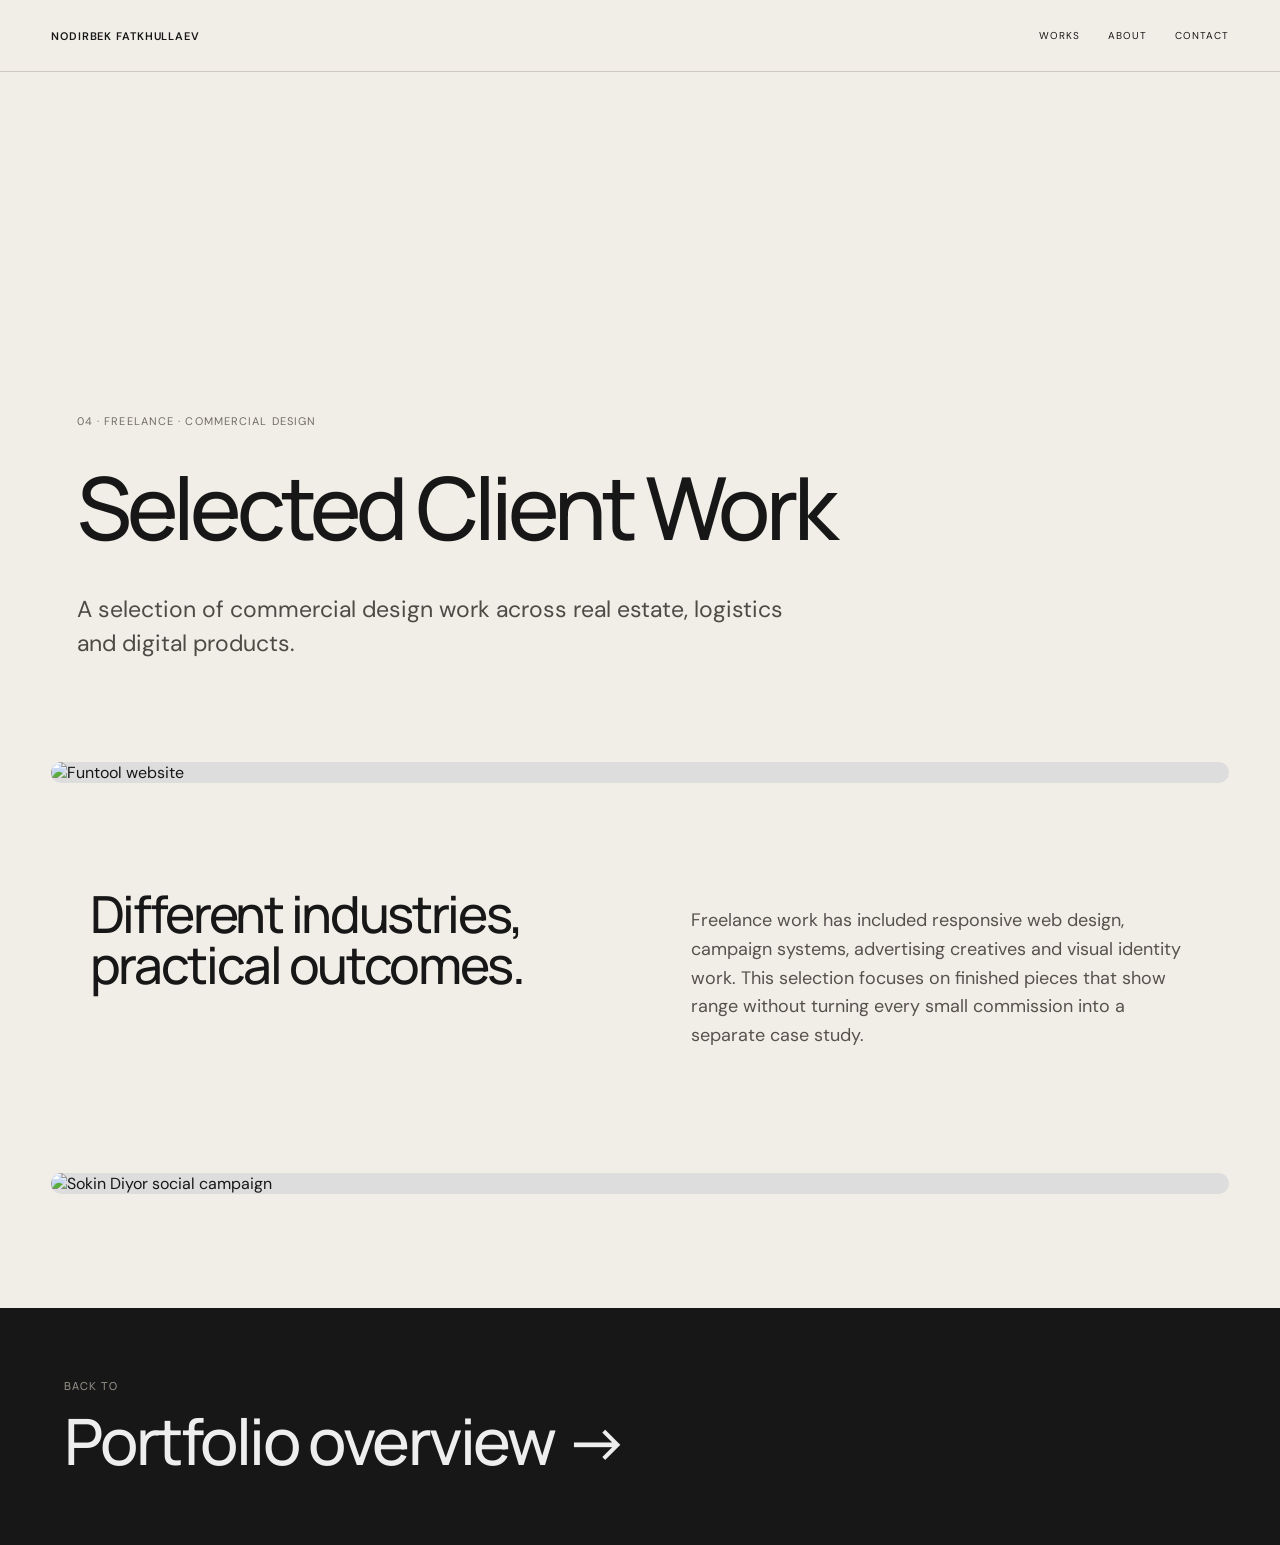
==== client-work.html @ 6ee31a64 "Add selected client work page" ====
<!doctype html><html lang="en"><head><meta charset="utf-8"><meta name="viewport" content="width=device-width,initial-scale=1"><title>Selected Client Work — Nodirbek</title><link rel="stylesheet" href="style.css"></head><body><header class="nav"><a class="brand" href="index.html">NODIRBEK FATKHULLAEV</a><nav><a href="index.html#work">WORKS</a><a href="index.html#about">ABOUT</a><a href="index.html#contact">CONTACT</a></nav></header><main><section class="casehero"><p class="eyebrow">04 · FREELANCE · COMMERCIAL DESIGN</p><h1>Selected Client Work</h1><p class="lead">A selection of commercial design work across real estate, logistics and digital products.</p></section><section class="casebody"><img class="caseimg" src="https://www.figma.com/api/mcp/asset/0cf62662-bd61-48d7-a948-65cd69f48cca.png" alt="Funtool website"><div class="casecopy"><h2>Different industries, practical outcomes.</h2><p>Freelance work has included responsive web design, campaign systems, advertising creatives and visual identity work. This selection focuses on finished pieces that show range without turning every small commission into a separate case study.</p></div><img class="caseimg" src="https://www.figma.com/api/mcp/asset/ed9a1446-e499-41af-9cd9-9501f56d60f9.png" alt="Sokin Diyor social campaign"></section><a class="next" href="index.html"><small>BACK TO</small>Portfolio overview →</a></main></body></html>
---- style.css ----
@import url('https://fonts.googleapis.com/css2?family=DM+Sans:wght@400;500;600&family=Manrope:wght@400;500;600&display=swap');:root{--bg:#f1eee8;--ink:#171717;--muted:#706c65;--line:#cec8be;--paper:#faf8f4}*{box-sizing:border-box}html{scroll-behavior:smooth}body{margin:0;background:var(--bg);color:var(--ink);font-family:'DM Sans',Arial,sans-serif}a{color:inherit;text-decoration:none}.nav{height:72px;padding:0 4vw;display:flex;align-items:center;justify-content:space-between;border-bottom:1px solid var(--line);position:sticky;top:0;background:rgba(241,238,232,.9);backdrop-filter:blur(18px);z-index:20}.brand{font-size:11px;letter-spacing:.08em;font-weight:600}.nav nav{display:flex;gap:28px;font-size:10px;letter-spacing:.1em}.hero{min-height:88vh;padding:14vh 7vw 8vh;display:flex;flex-direction:column;justify-content:center}.eyebrow,.availability,.meta,small{font-size:11px;letter-spacing:.1em;color:var(--muted)}h1{font:500 clamp(48px,6.8vw,108px)/.98 Manrope;margin:25px 0 34px;letter-spacing:-.055em;max-width:1250px}h1 em{font-style:normal;color:#9b9489}.lead{font-size:clamp(18px,1.8vw,24px);line-height:1.5;max-width:730px;color:#4e4a44}.availability{margin-top:20px}.cta{margin-top:42px;font-size:11px;letter-spacing:.1em;border-bottom:1px solid;width:max-content;padding-bottom:5px}.work,.about{padding:8vh 4vw}.sectionhead{display:grid;grid-template-columns:70px 1fr;align-items:end;border-bottom:1px solid var(--line);padding-bottom:18px;margin-bottom:30px}.sectionhead span{font-size:12px;color:var(--muted)}h2{font:500 clamp(38px,5vw,72px)/1 Manrope;margin:0;letter-spacing:-.045em}.project{height:min(72vw,760px);min-height:520px;border-radius:26px;margin:22px 0;position:relative;overflow:hidden;display:block;background:#171717;transition:transform .35s ease}.project:hover{transform:translateY(-3px)}.project img{position:absolute;width:100%;height:100%;object-fit:cover;inset:0;transition:transform .7s ease}.project:hover img{transform:scale(1.015)}.shade{position:absolute;inset:0;background:linear-gradient(180deg,rgba(0,0,0,.2) 20%,rgba(0,0,0,.82) 100%)}.shade.light{background:linear-gradient(180deg,rgba(255,255,255,.1),rgba(238,233,224,.95) 88%)}.meta{position:absolute;left:42px;right:42px;top:38px;display:flex;justify-content:space-between;color:#eee;z-index:2}.project:not(.dark) .meta{color:#34312d}.projectcopy{position:absolute;left:42px;right:42px;bottom:42px;z-index:2;color:#fff}.project:not(.dark) .projectcopy{color:#171717}.project h3{font:500 clamp(48px,7vw,104px)/.9 Manrope;margin:0 0 22px;letter-spacing:-.055em}.project p{font-size:17px;line-height:1.5;max-width:650px;margin:0;color:#d1cec8}.project:not(.dark) p{color:#504c46}.about{padding-top:13vh}.aboutgrid{display:grid;grid-template-columns:1fr 1fr;gap:8vw}.aboutgrid h3{font:500 clamp(34px,4vw,62px)/1.08 Manrope;margin:0;letter-spacing:-.045em}.aboutgrid p{font-size:19px;line-height:1.62;color:#555049;margin:0 0 22px}.facts{display:grid;grid-template-columns:repeat(3,1fr);gap:20px;margin-top:90px;border-top:1px solid var(--line);padding-top:25px}.facts p{line-height:1.55;font-size:14px}.contact{margin-top:8vh;padding:10vh 4vw 6vh;background:#171717;color:#f3f0ea;display:flex;flex-direction:column}.contact small{color:#918d85}.contact a{font:500 clamp(32px,6vw,90px)/1 Manrope;letter-spacing:-.05em;margin:30px 0 70px;width:max-content;border-bottom:2px solid}.contact span{font-size:12px;color:#918d85}.casehero{min-height:74vh;padding:13vh 6vw 6vh;display:flex;flex-direction:column;justify-content:flex-end}.casehero h1{margin-bottom:20px}.casebody{padding:0 4vw 10vh}.caseimg{width:100%;border-radius:24px;display:block;margin:24px 0;background:#ddd}.casecopy{display:grid;grid-template-columns:1fr 1fr;gap:8vw;padding:9vh 3vw}.casecopy h2{font-size:clamp(36px,4vw,64px)}.casecopy p{font-size:18px;line-height:1.6;color:#57524c}.next{display:block;padding:8vh 5vw;background:#171717;color:#eee;font:500 clamp(32px,5vw,72px)/1 Manrope;letter-spacing:-.04em}.next small{display:block;margin-bottom:18px;color:#918d85}@media(max-width:700px){.nav{padding:0 18px}.brand{max-width:150px}.nav nav{gap:13px}.hero{padding:11vh 20px 7vh}.hero h1{font-size:48px}.work,.about{padding:55px 14px}.sectionhead{grid-template-columns:42px 1fr}.project{height:620px;min-height:0;border-radius:18px}.project img{object-position:center}.meta{left:22px;right:22px;top:22px}.projectcopy{left:22px;right:22px;bottom:25px}.project h3{font-size:48px}.project p{font-size:15px}.aboutgrid,.facts,.casecopy{grid-template-columns:1fr}.facts{margin-top:55px}.contact{padding:70px 20px 35px}.contact a{font-size:31px}.casehero{padding:12vh 20px 5vh;min-height:60vh}.casebody{padding:0 12px 60px}.caseimg{border-radius:15px}.casecopy{padding:55px 10px;gap:25px}}
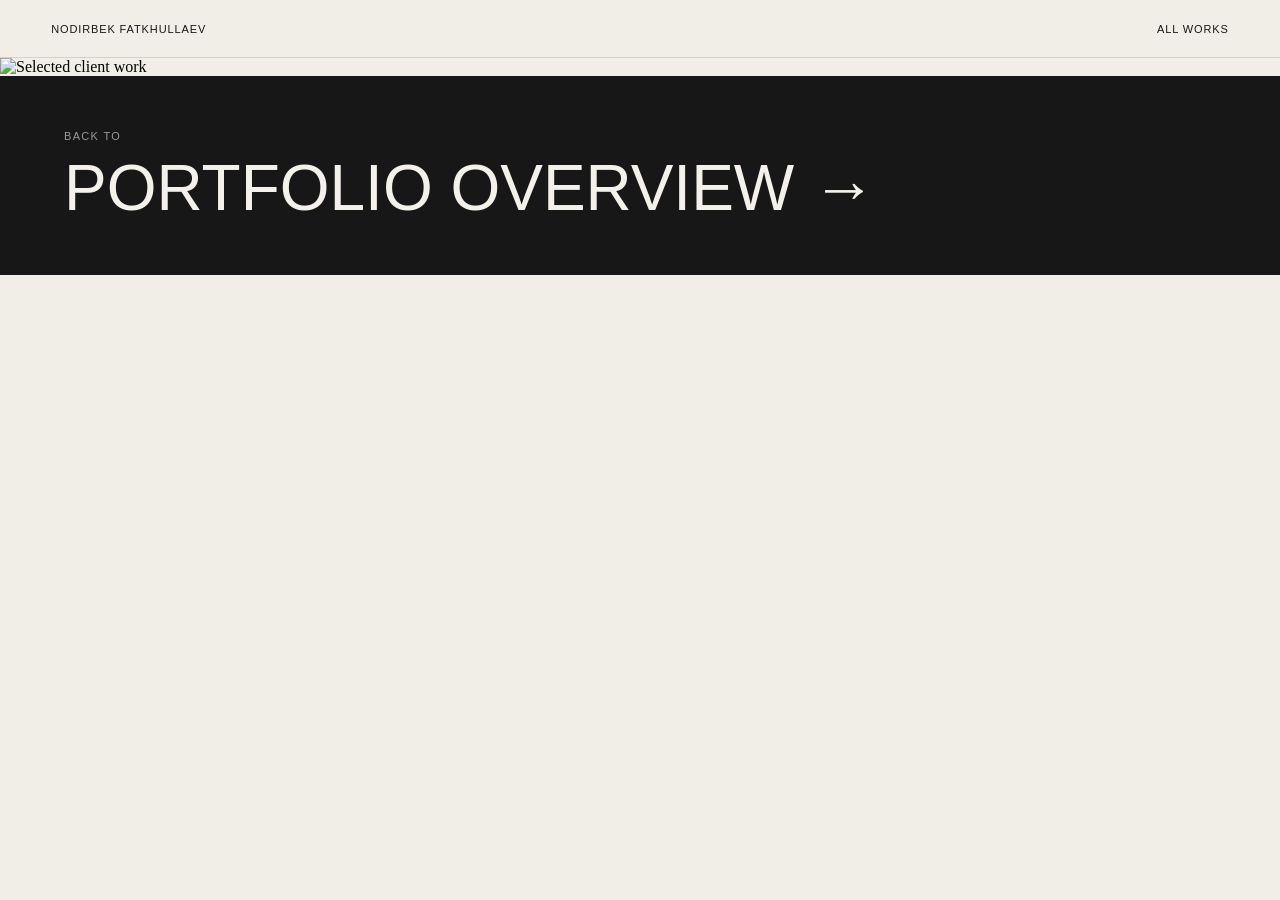
==== commit d17b4d55: "Match client work page to final Figma composition" ====
--- a/client-work.html
+++ b/client-work.html
@@ -1 +1 @@
-<!doctype html><html lang="en"><head><meta charset="utf-8"><meta name="viewport" content="width=device-width,initial-scale=1"><title>Selected Client Work — Nodirbek</title><link rel="stylesheet" href="style.css"></head><body><header class="nav"><a class="brand" href="index.html">NODIRBEK FATKHULLAEV</a><nav><a href="index.html#work">WORKS</a><a href="index.html#about">ABOUT</a><a href="index.html#contact">CONTACT</a></nav></header><main><section class="casehero"><p class="eyebrow">04 · FREELANCE · COMMERCIAL DESIGN</p><h1>Selected Client Work</h1><p class="lead">A selection of commercial design work across real estate, logistics and digital products.</p></section><section class="casebody"><img class="caseimg" src="https://www.figma.com/api/mcp/asset/0cf62662-bd61-48d7-a948-65cd69f48cca.png" alt="Funtool website"><div class="casecopy"><h2>Different industries, practical outcomes.</h2><p>Freelance work has included responsive web design, campaign systems, advertising creatives and visual identity work. This selection focuses on finished pieces that show range without turning every small commission into a separate case study.</p></div><img class="caseimg" src="https://www.figma.com/api/mcp/asset/ed9a1446-e499-41af-9cd9-9501f56d60f9.png" alt="Sokin Diyor social campaign"></section><a class="next" href="index.html"><small>BACK TO</small>Portfolio overview →</a></main></body></html>+<!doctype html><html lang="en"><head><meta charset="utf-8"><meta name="viewport" content="width=device-width,initial-scale=1"><title>Selected Client Work — Nodirbek</title><style>*{box-sizing:border-box}html,body{margin:0;background:#f1eee8}.bar{position:sticky;top:0;z-index:10;height:58px;background:rgba(241,238,232,.93);backdrop-filter:blur(14px);display:flex;align-items:center;justify-content:space-between;padding:0 4vw;border-bottom:1px solid rgba(0,0,0,.12);font:11px Arial;letter-spacing:.08em}.bar a{text-decoration:none;color:#171717}.frame{display:block;width:100%;height:auto}.next{display:block;background:#171717;color:#f4f1ea;text-decoration:none;padding:55px 5vw;font:clamp(30px,5vw,64px)/1 Arial}.next small{display:block;font-size:11px;letter-spacing:.12em;color:#999;margin-bottom:14px}@media(max-width:700px){.bar{height:50px;padding:0 16px;font-size:9px}.next{padding:40px 20px}}</style></head><body><header class="bar"><a href="index.html">NODIRBEK FATKHULLAEV</a><a href="index.html#work">ALL WORKS</a></header><img class="frame" src="https://www.figma.com/api/mcp/asset/3d19c694-6b12-41c1-b510-80545a8e6844.png" alt="Selected client work"><a class="next" href="index.html"><small>BACK TO</small>PORTFOLIO OVERVIEW →</a></body></html>
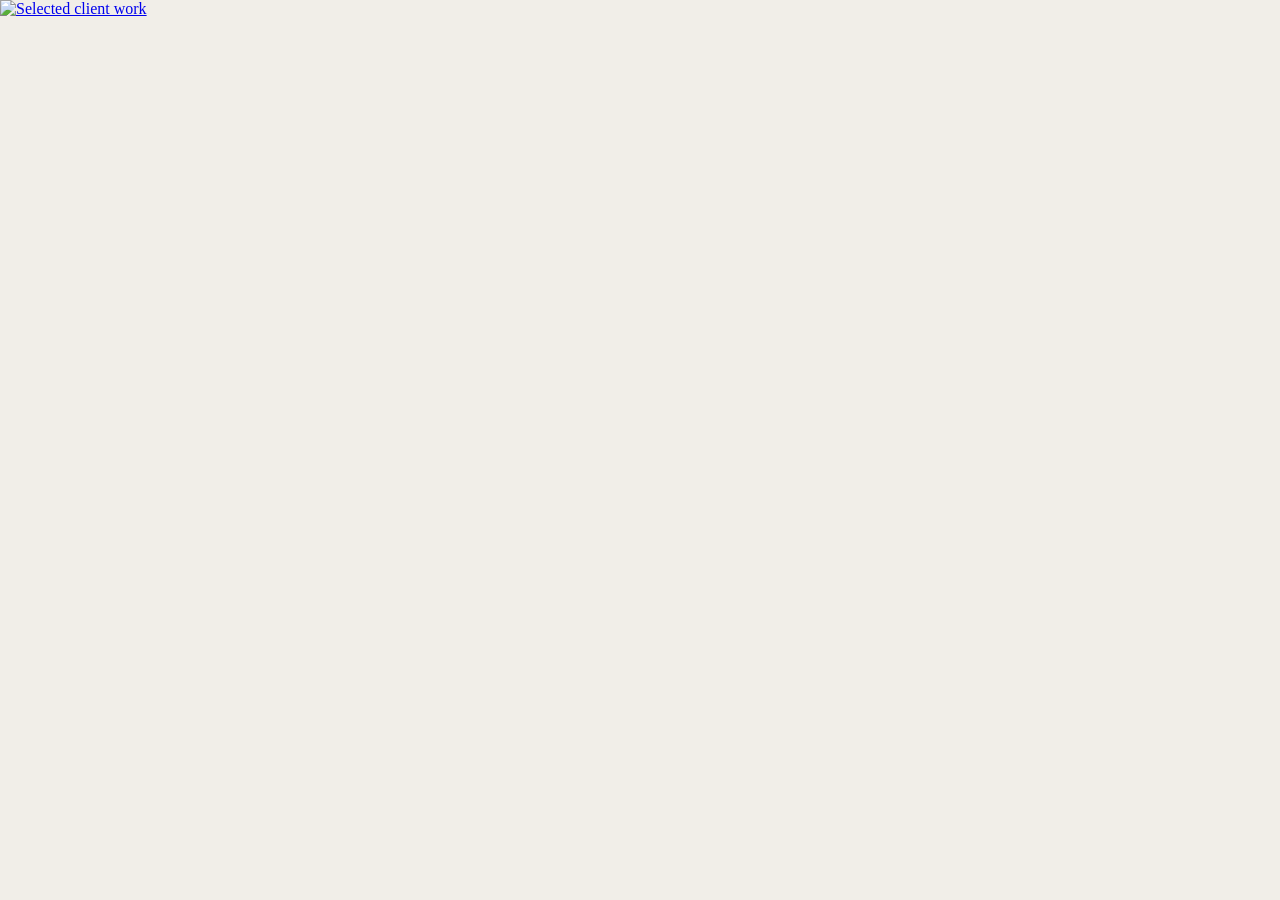
==== commit 44adecb0: "Render selected client work exactly from current Figma" ====
--- a/client-work.html
+++ b/client-work.html
@@ -1 +1 @@
-<!doctype html><html lang="en"><head><meta charset="utf-8"><meta name="viewport" content="width=device-width,initial-scale=1"><title>Selected Client Work — Nodirbek</title><style>*{box-sizing:border-box}html,body{margin:0;background:#f1eee8}.bar{position:sticky;top:0;z-index:10;height:58px;background:rgba(241,238,232,.93);backdrop-filter:blur(14px);display:flex;align-items:center;justify-content:space-between;padding:0 4vw;border-bottom:1px solid rgba(0,0,0,.12);font:11px Arial;letter-spacing:.08em}.bar a{text-decoration:none;color:#171717}.frame{display:block;width:100%;height:auto}.next{display:block;background:#171717;color:#f4f1ea;text-decoration:none;padding:55px 5vw;font:clamp(30px,5vw,64px)/1 Arial}.next small{display:block;font-size:11px;letter-spacing:.12em;color:#999;margin-bottom:14px}@media(max-width:700px){.bar{height:50px;padding:0 16px;font-size:9px}.next{padding:40px 20px}}</style></head><body><header class="bar"><a href="index.html">NODIRBEK FATKHULLAEV</a><a href="index.html#work">ALL WORKS</a></header><img class="frame" src="https://www.figma.com/api/mcp/asset/3d19c694-6b12-41c1-b510-80545a8e6844.png" alt="Selected client work"><a class="next" href="index.html"><small>BACK TO</small>PORTFOLIO OVERVIEW →</a></body></html>+<!doctype html><html lang="en"><head><meta charset="utf-8"><meta name="viewport" content="width=device-width,initial-scale=1"><title>Selected Client Work — Nodirbek</title><style>*{box-sizing:border-box}html,body{margin:0;background:#f1eee8}.page{display:block;width:100%;max-width:1440px;height:auto;margin:0 auto}</style></head><body><a href="index.html" aria-label="Back to portfolio"><img class="page" src="https://www.figma.com/api/mcp/asset/821dc0c3-29ac-46a2-8a34-50e12c79be1a.png" alt="Selected client work"></a></body></html>
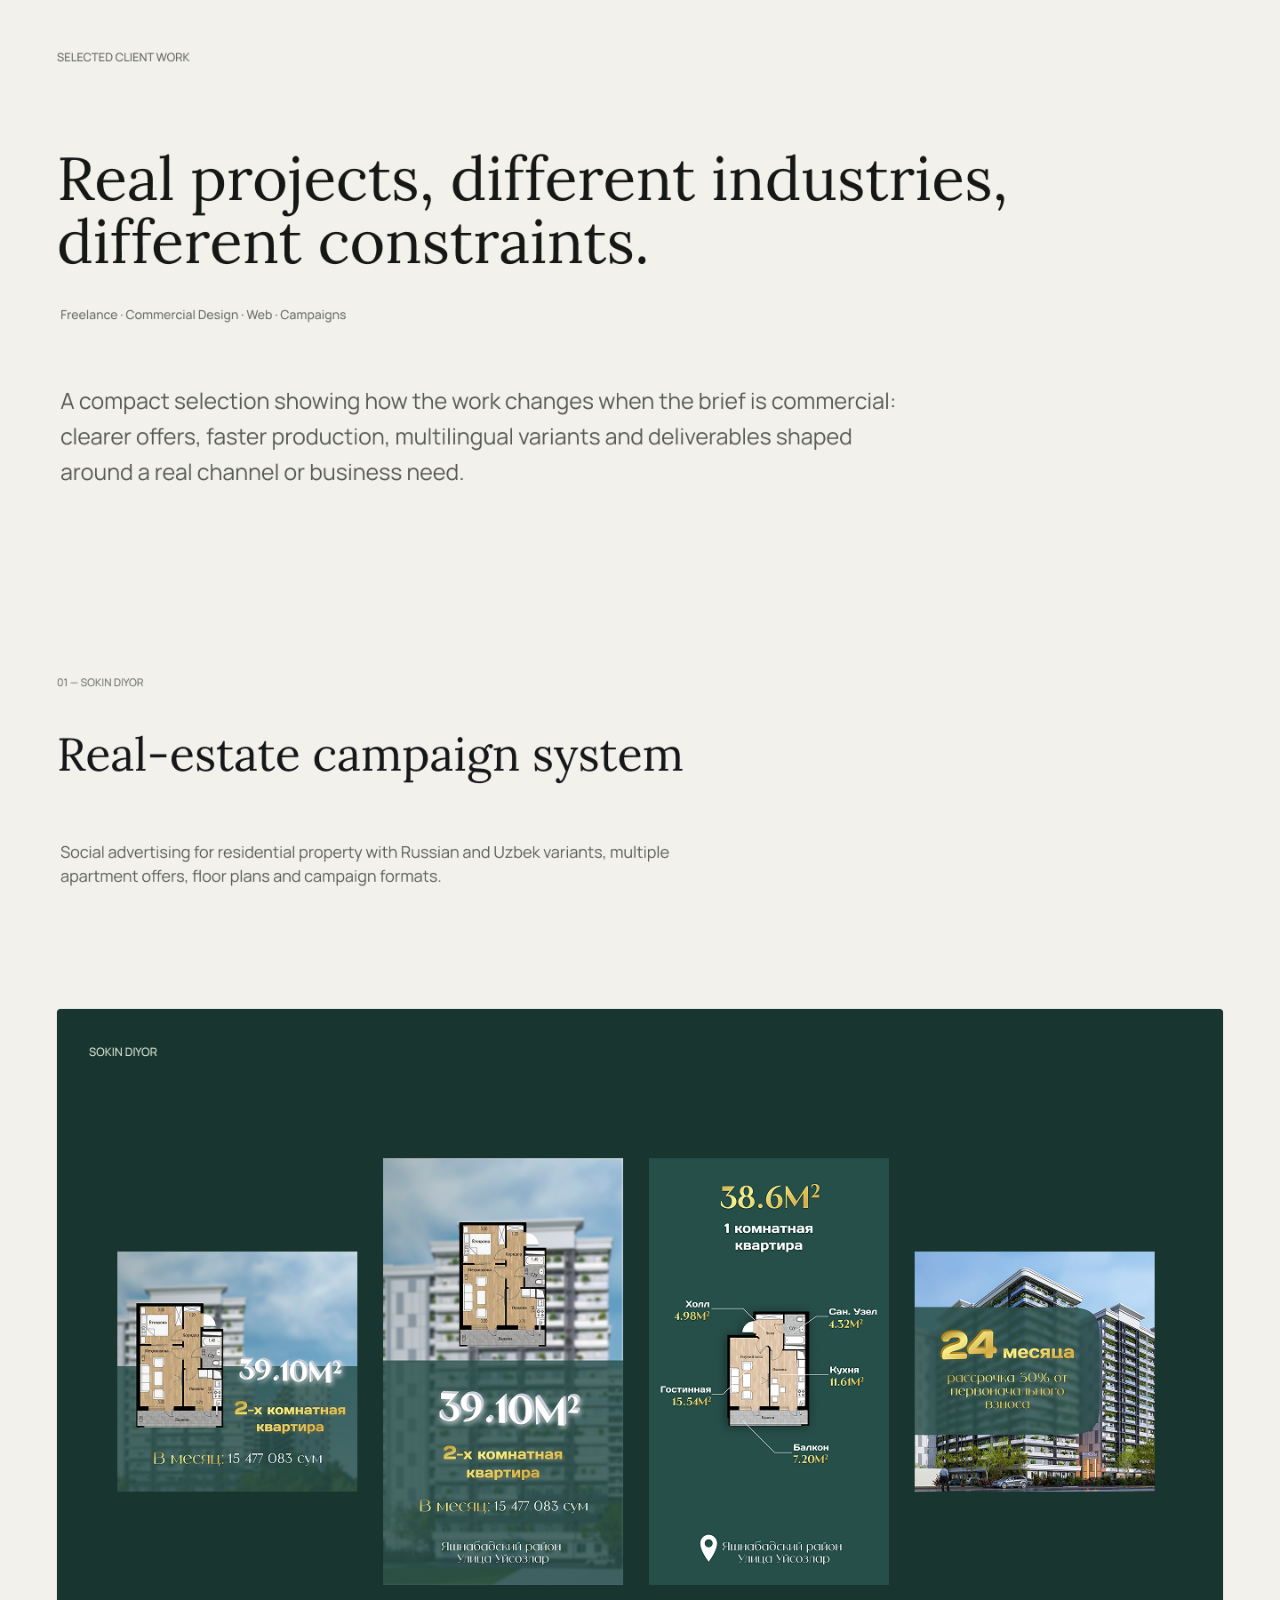
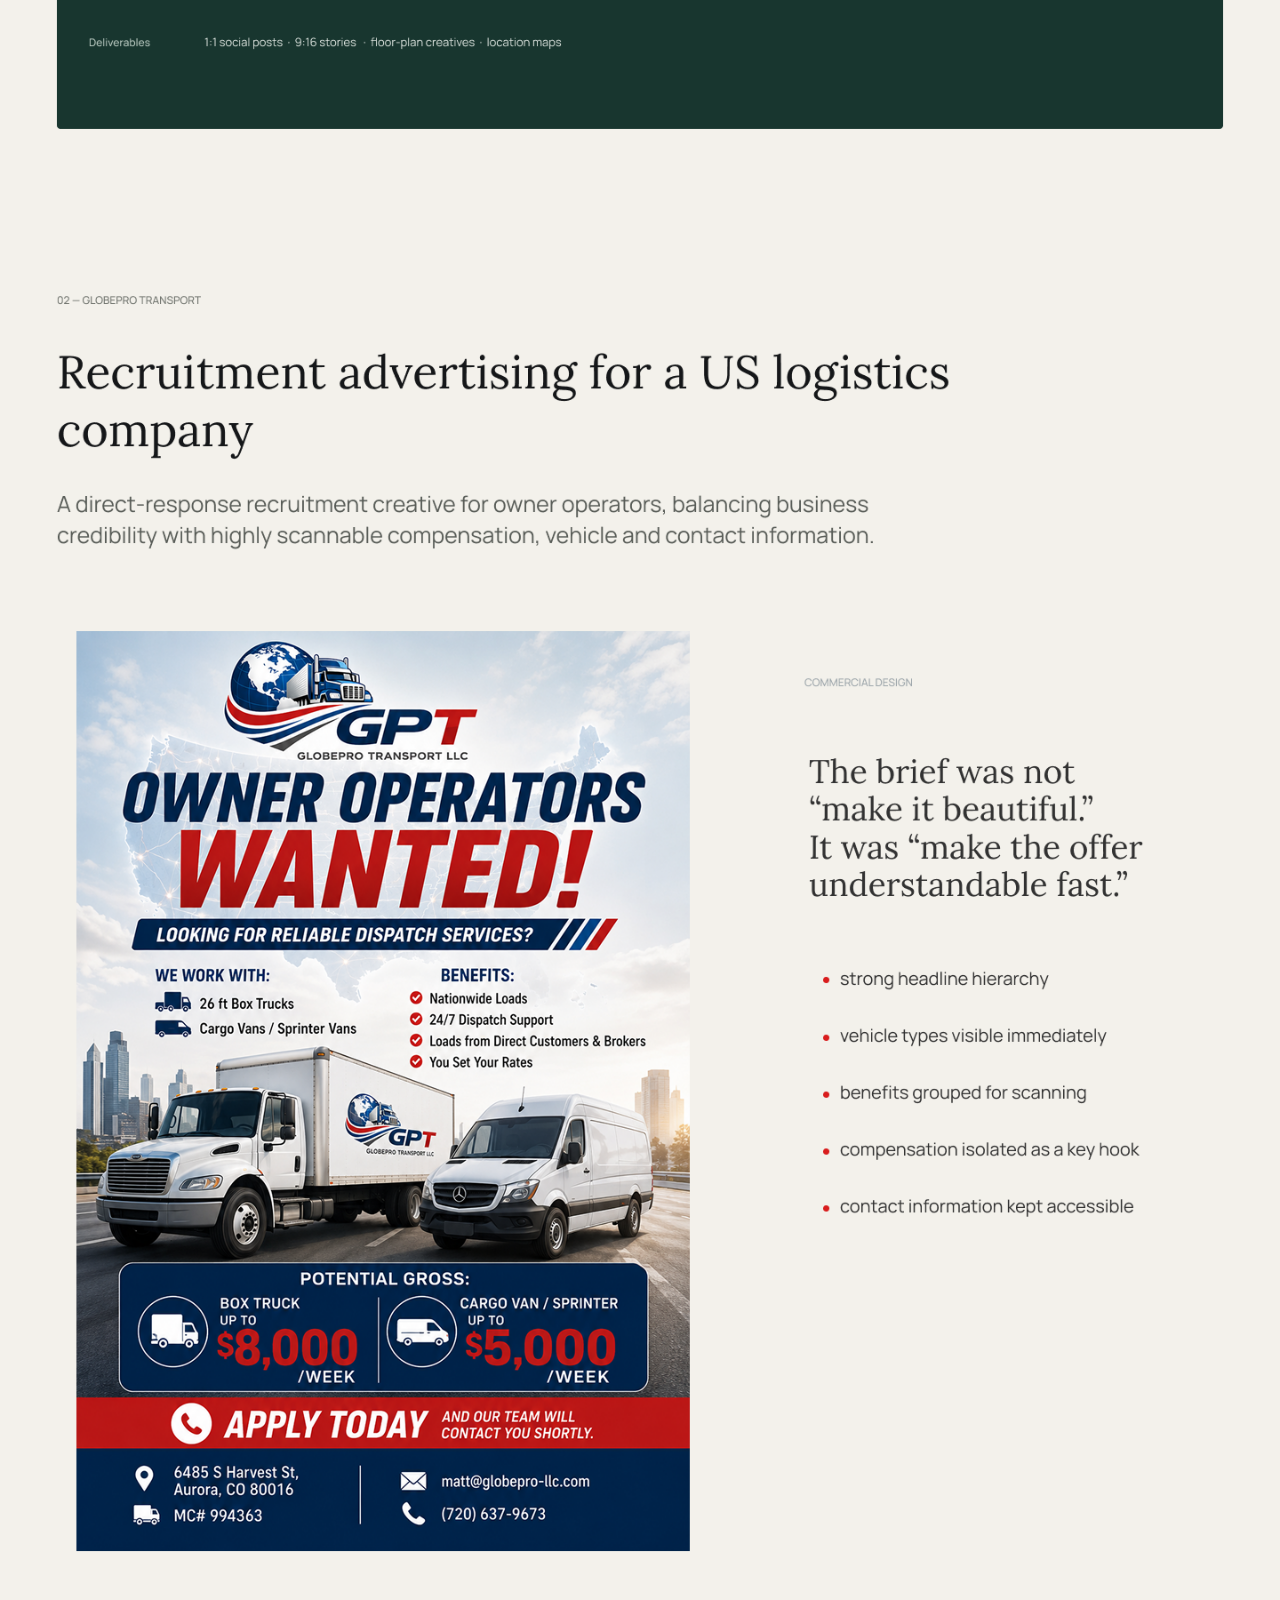
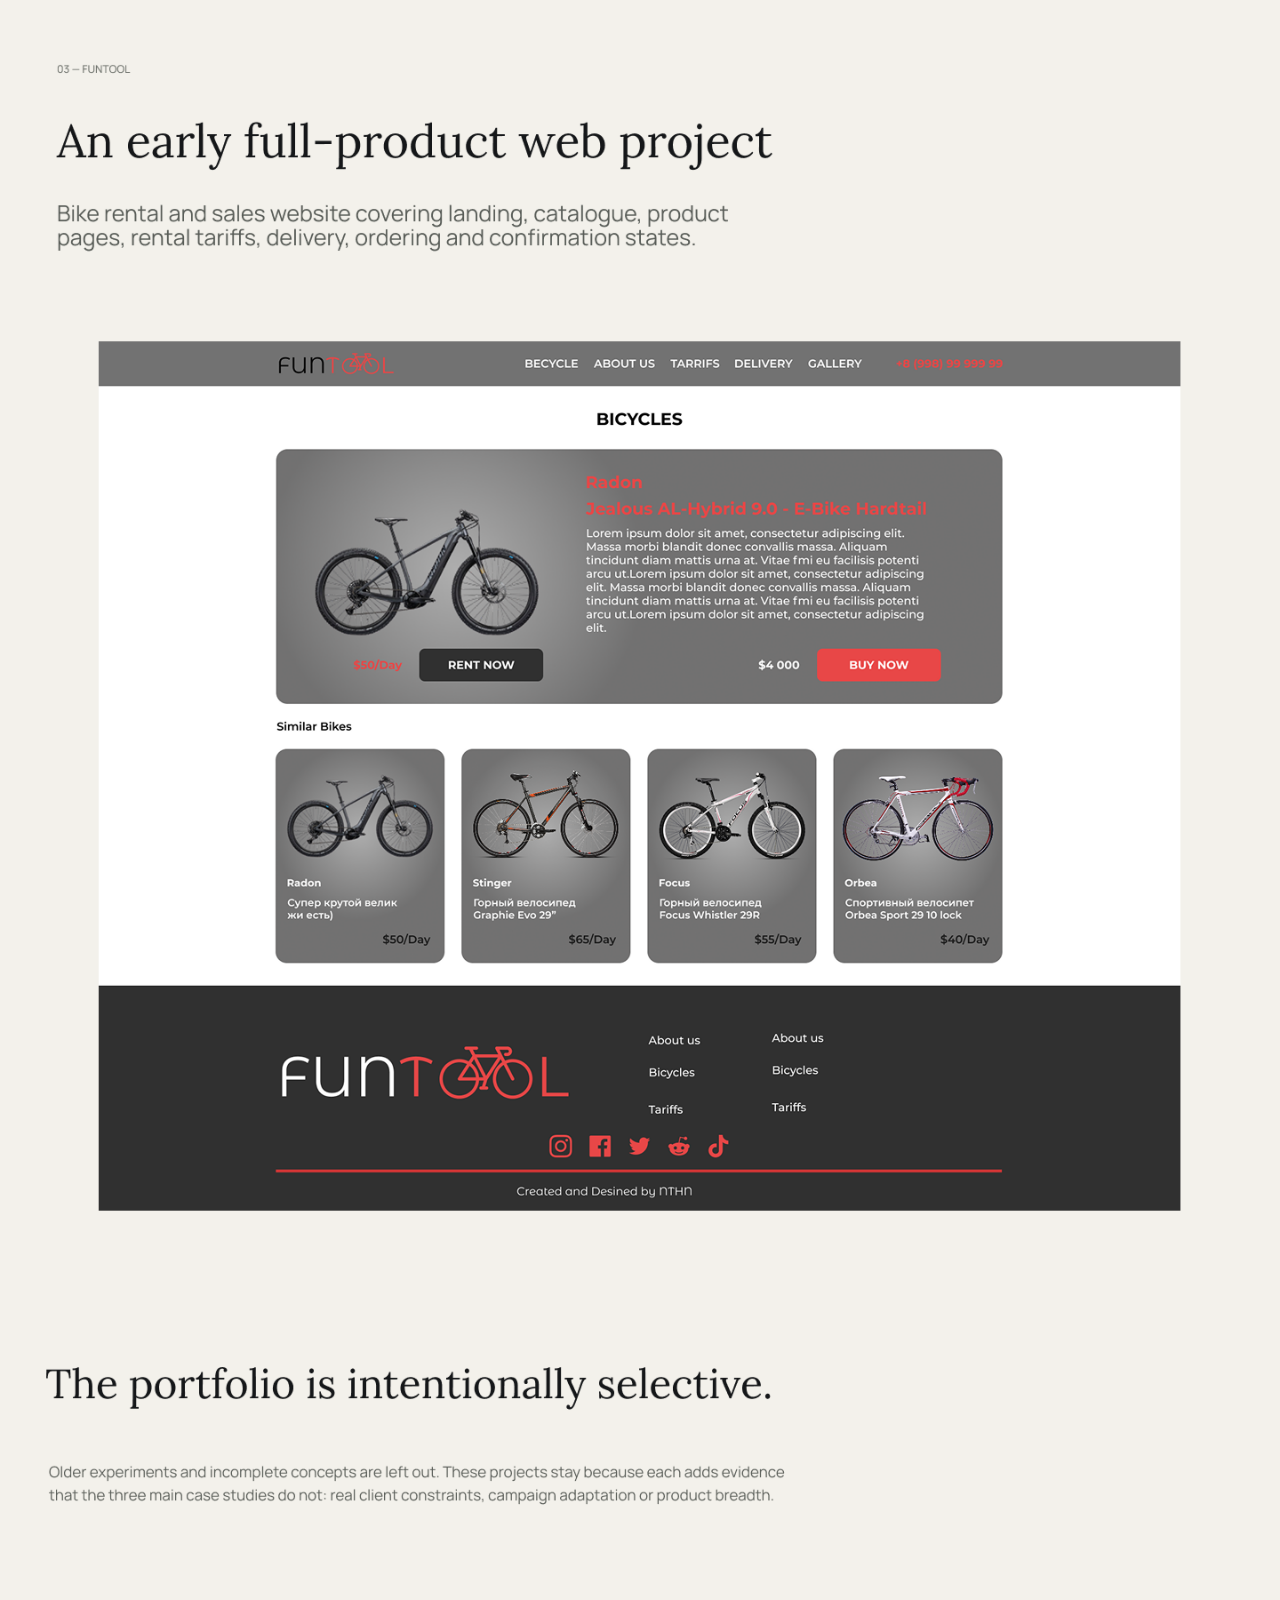
==== commit ddbf30c6: "Use permanent Client Work asset" ====
--- a/client-work.html
+++ b/client-work.html
@@ -1 +1 @@
-<!doctype html><html lang="en"><head><meta charset="utf-8"><meta name="viewport" content="width=device-width,initial-scale=1"><title>Selected Client Work — Nodirbek</title><style>*{box-sizing:border-box}html,body{margin:0;background:#f1eee8}.page{display:block;width:100%;max-width:1440px;height:auto;margin:0 auto}</style></head><body><a href="index.html" aria-label="Back to portfolio"><img class="page" src="https://www.figma.com/api/mcp/asset/821dc0c3-29ac-46a2-8a34-50e12c79be1a.png" alt="Selected client work"></a></body></html>+<!doctype html><html lang="en"><head><meta charset="utf-8"><meta name="viewport" content="width=device-width,initial-scale=1"><title>Selected Client Work — Nodirbek</title><style>*{box-sizing:border-box}html,body{margin:0;background:#f1eee8}.page{display:block;width:100%;max-width:1440px;height:auto;margin:0 auto}</style></head><body><a href="index.html" aria-label="Back to portfolio"><img class="page" src="Selected%20Client%20Work%20%E2%80%94%20Portfolio.png" alt="Selected client work"></a></body></html>
